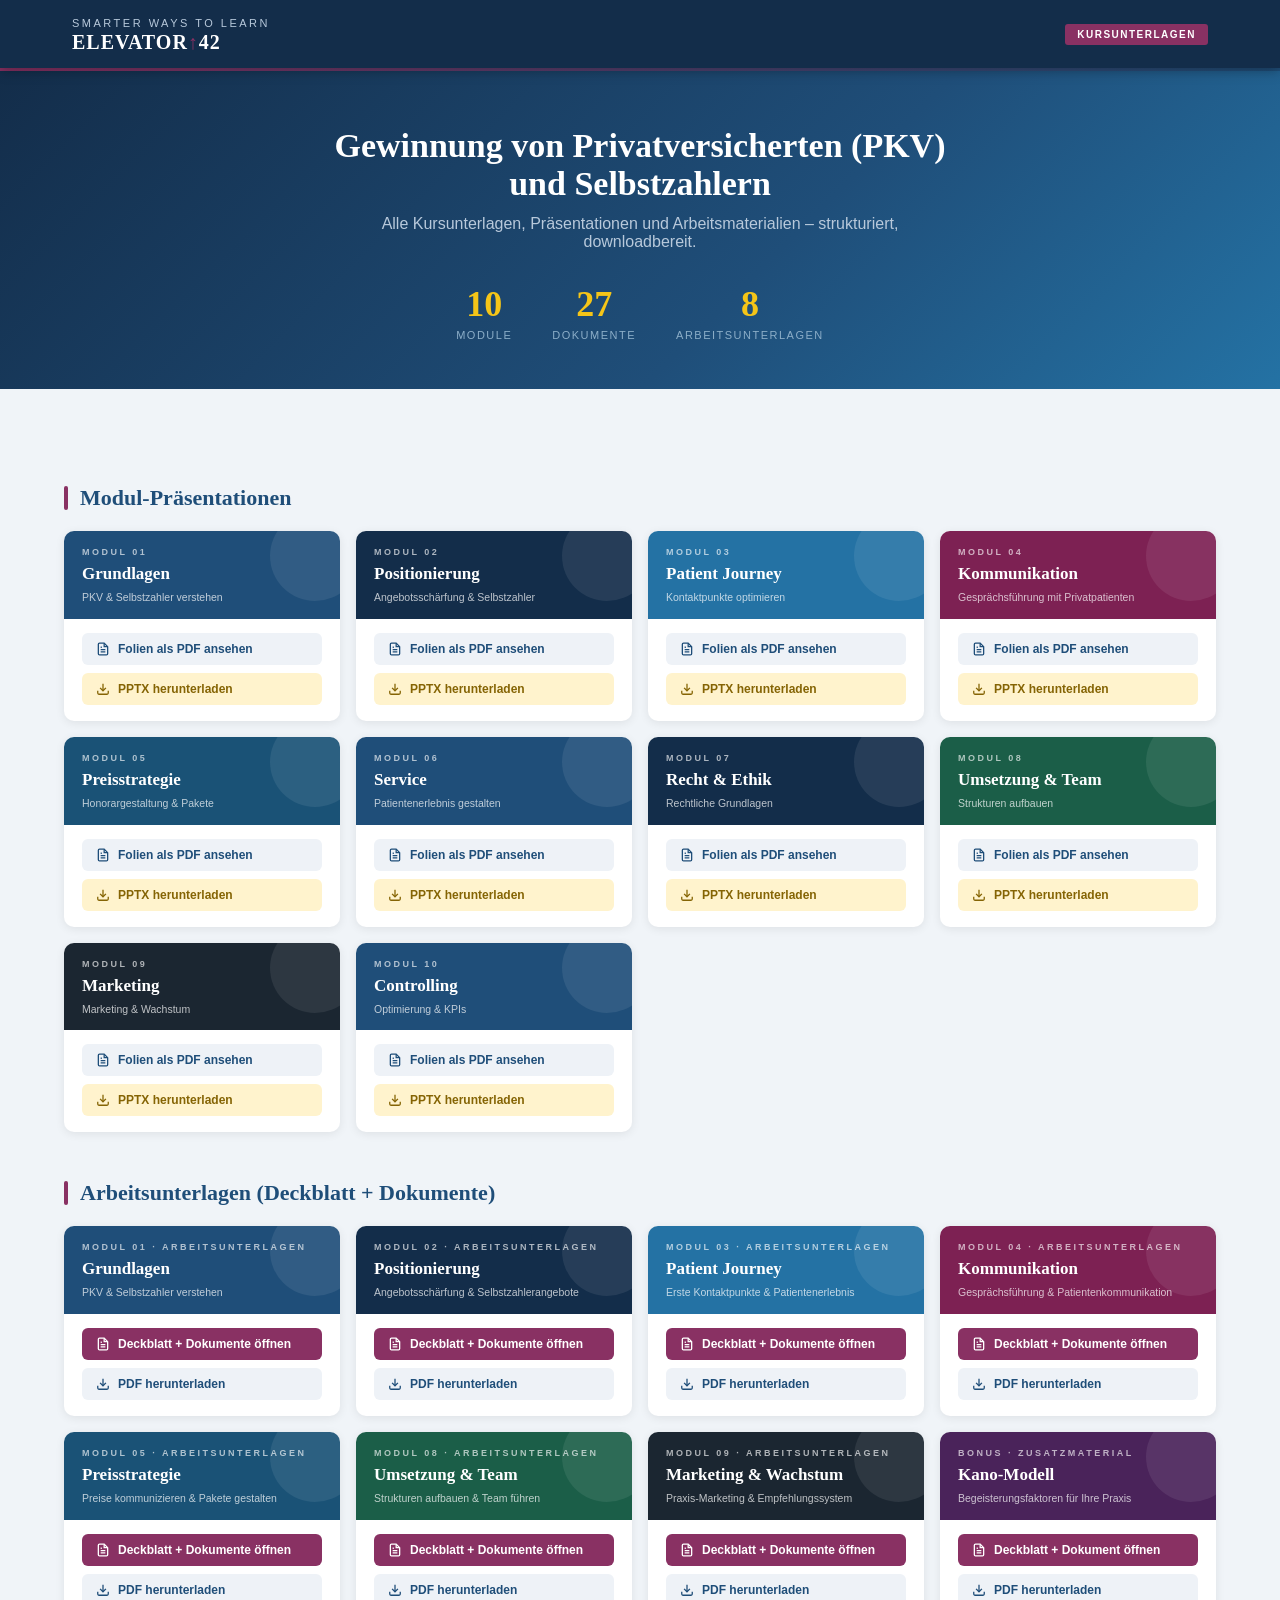
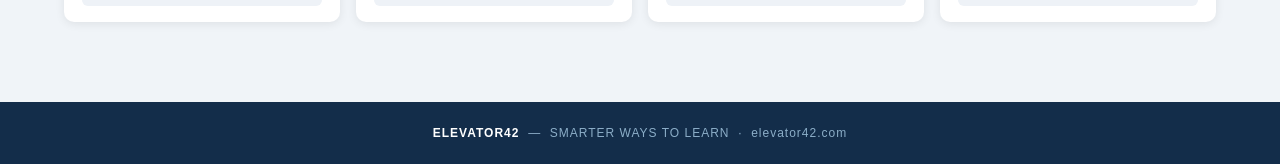
==== index.html @ ceb944a1 "Elevator42 Kursunterlagen – 10 Module, Prasentationen + Arbeitsunterlagen" ====
<!DOCTYPE html>
<html lang="de">
<head>
<meta charset="UTF-8">
<meta name="viewport" content="width=device-width, initial-scale=1.0">
<title>Elevator42 – Kursunterlagen</title>
<style>
*, *::before, *::after { box-sizing: border-box; margin: 0; padding: 0; }

:root {
  --navy: #1F4E79;
  --navy-dark: #132D4A;
  --burgundy: #893163;
  --gold: #F5C518;
  --bg: #F0F4F8;
  --white: #FFFFFF;
  --text: #1A1A2E;
  --text-mid: #3D3D5C;
  --text-light: #6B7280;
  --border: #D6DCE5;
}

body { font-family: Calibri, 'Segoe UI', sans-serif; background: var(--bg); color: var(--text); }

/* ── HEADER ── */
header {
  background: var(--navy-dark);
  padding: 0;
  position: sticky; top: 0; z-index: 100;
  box-shadow: 0 2px 12px rgba(0,0,0,.35);
}
.header-inner {
  max-width: 1200px; margin: 0 auto;
  display: flex; align-items: center; justify-content: space-between;
  padding: 14px 32px;
}
.header-logo { display: flex; align-items: center; gap: 14px; }
.header-logo img { height: 36px; }
.header-tagline { font-size: 11px; color: #B8C9DB; letter-spacing: 2.5px; text-transform: uppercase; margin-top: 3px; }
.header-badge { background: var(--burgundy); color: white; font-size: 10px; font-weight: bold; letter-spacing: 1.5px; padding: 5px 12px; border-radius: 3px; }

.accent-bar { height: 3px; background: linear-gradient(90deg, var(--burgundy) 0%, var(--navy) 100%); }

/* ── HERO ── */
.hero {
  background: linear-gradient(135deg, var(--navy-dark) 0%, var(--navy) 60%, #2472A4 100%);
  padding: 56px 32px 48px;
  text-align: center; color: white;
}
.hero h1 { font-family: Georgia, serif; font-size: 34px; font-weight: bold; margin-bottom: 12px; }
.hero p { font-size: 16px; color: #B8C9DB; max-width: 600px; margin: 0 auto; }
.hero-stats { display: flex; gap: 40px; justify-content: center; margin-top: 32px; }
.hero-stat { text-align: center; }
.hero-stat .num { font-family: Georgia, serif; font-size: 36px; font-weight: bold; color: var(--gold); }
.hero-stat .lbl { font-size: 11px; color: #8CAEC8; letter-spacing: 1.5px; text-transform: uppercase; margin-top: 4px; }

/* ── MAIN ── */
main { max-width: 1200px; margin: 0 auto; padding: 48px 24px 80px; }

h2 {
  font-family: Georgia, serif; font-size: 22px; color: var(--navy);
  margin: 48px 0 20px;
  display: flex; align-items: center; gap: 12px;
}
h2::before { content: ''; display: block; width: 4px; height: 24px; background: var(--burgundy); border-radius: 2px; }

/* ── MODULE GRID ── */
.grid { display: grid; grid-template-columns: repeat(auto-fill, minmax(260px, 1fr)); gap: 16px; }

.card {
  background: white; border-radius: 10px;
  box-shadow: 0 2px 10px rgba(0,0,0,.08);
  overflow: hidden;
  transition: transform .18s, box-shadow .18s;
  display: flex; flex-direction: column;
}
.card:hover { transform: translateY(-3px); box-shadow: 0 8px 24px rgba(0,0,0,.14); }

.card-header {
  padding: 16px 18px 14px;
  position: relative; overflow: hidden;
}
.card-header::after {
  content: ''; position: absolute; right: -20px; top: -20px;
  width: 90px; height: 90px; border-radius: 50%;
  background: rgba(255,255,255,.08);
}
.card-num {
  font-size: 9px; letter-spacing: 2.5px; font-weight: bold;
  color: rgba(255,255,255,.65); text-transform: uppercase; margin-bottom: 6px;
}
.card-title { font-family: Georgia, serif; font-size: 17px; color: white; font-weight: bold; line-height: 1.3; }
.card-sub { font-size: 10.5px; color: rgba(255,255,255,.72); margin-top: 5px; line-height: 1.4; }

.card-body { padding: 14px 18px 16px; flex: 1; display: flex; flex-direction: column; gap: 8px; }

.btn {
  display: flex; align-items: center; gap: 8px;
  padding: 9px 14px; border-radius: 6px; border: none;
  font-size: 12px; font-weight: bold; text-decoration: none;
  cursor: pointer; transition: background .15s, transform .12s;
  line-height: 1;
}
.btn:hover { transform: translateX(2px); }
.btn-pdf  { background: #EEF2F7; color: var(--navy); }
.btn-pdf:hover { background: #DCE6F0; }
.btn-pptx { background: #FFF3CD; color: #856404; }
.btn-pptx:hover { background: #FFE69C; }
.btn-bundle { background: var(--burgundy); color: white; }
.btn-bundle:hover { background: #7A2857; }
.btn svg { flex-shrink: 0; }

.card-divider { height: 1px; background: var(--border); margin: 2px 0; }

/* ── BONUS CARD ── */
.card.bonus .card-header { background: #4A235A !important; }

/* ── FOOTER ── */
footer {
  background: var(--navy-dark);
  color: #8CAEC8;
  text-align: center;
  padding: 24px 32px;
  font-size: 12px;
  letter-spacing: 1px;
}
footer strong { color: white; }

@media (max-width: 600px) {
  .hero h1 { font-size: 26px; }
  .hero-stats { gap: 24px; }
  .header-inner { padding: 12px 16px; }
  main { padding: 32px 16px 60px; }
}
</style>
</head>
<body>

<header>
  <div class="header-inner">
    <div class="header-logo">
      <div>
        <div class="header-tagline">Smarter Ways to Learn</div>
        <div style="color:white; font-family:Georgia,serif; font-size:20px; font-weight:bold; letter-spacing:1px; margin-top:2px;">ELEVATOR<span style="color:#893163;">↑</span>42</div>
      </div>
    </div>
    <div class="header-badge">KURSUNTERLAGEN</div>
  </div>
</header>
<div class="accent-bar"></div>

<div class="hero">
  <h1>Gewinnung von Privatversicherten (PKV)<br>und Selbstzahlern</h1>
  <p>Alle Kursunterlagen, Präsentationen und Arbeitsmaterialien – strukturiert, downloadbereit.</p>
  <div class="hero-stats">
    <div class="hero-stat"><div class="num">10</div><div class="lbl">Module</div></div>
    <div class="hero-stat"><div class="num">27</div><div class="lbl">Dokumente</div></div>
    <div class="hero-stat"><div class="num">8</div><div class="lbl">Arbeitsunterlagen</div></div>
  </div>
</div>

<main>

<h2>Modul-Präsentationen</h2>
<div class="grid" id="pres-grid"></div>

<h2>Arbeitsunterlagen (Deckblatt + Dokumente)</h2>
<div class="grid" id="work-grid"></div>

</main>

<footer>
  <strong>ELEVATOR42</strong> &nbsp;—&nbsp; SMARTER WAYS TO LEARN &nbsp;·&nbsp; elevator42.com
</footer>

<script>
const ICON_PDF = `<svg width="14" height="14" viewBox="0 0 24 24" fill="none" stroke="currentColor" stroke-width="2.2"><path d="M14 2H6a2 2 0 0 0-2 2v16a2 2 0 0 0 2 2h12a2 2 0 0 0 2-2V8z"/><polyline points="14 2 14 8 20 8"/><line x1="16" y1="13" x2="8" y2="13"/><line x1="16" y1="17" x2="8" y2="17"/><polyline points="10 9 9 9 8 9"/></svg>`;
const ICON_PPTX = `<svg width="14" height="14" viewBox="0 0 24 24" fill="none" stroke="currentColor" stroke-width="2.2"><rect x="2" y="3" width="20" height="14" rx="2"/><line x1="8" y1="21" x2="16" y2="21"/><line x1="12" y1="17" x2="12" y2="21"/></svg>`;
const ICON_DL = `<svg width="14" height="14" viewBox="0 0 24 24" fill="none" stroke="currentColor" stroke-width="2.2"><path d="M21 15v4a2 2 0 0 1-2 2H5a2 2 0 0 1-2-2v-4"/><polyline points="7 10 12 15 17 10"/><line x1="12" y1="15" x2="12" y2="3"/></svg>`;

const MODULES = [
  { n:1,  title:"Grundlagen",        sub:"PKV & Selbstzahler verstehen",        color:"#1F4E79" },
  { n:2,  title:"Positionierung",    sub:"Angebotsschärfung & Selbstzahler",     color:"#132D4A" },
  { n:3,  title:"Patient Journey",   sub:"Kontaktpunkte optimieren",             color:"#2472A4" },
  { n:4,  title:"Kommunikation",     sub:"Gesprächsführung mit Privatpatienten", color:"#7D2153" },
  { n:5,  title:"Preisstrategie",    sub:"Honorargestaltung & Pakete",           color:"#1A5276" },
  { n:6,  title:"Service",           sub:"Patientenerlebnis gestalten",          color:"#1F4E79" },
  { n:7,  title:"Recht & Ethik",     sub:"Rechtliche Grundlagen",               color:"#132D4A" },
  { n:8,  title:"Umsetzung & Team",  sub:"Strukturen aufbauen",                 color:"#1B5E48" },
  { n:9,  title:"Marketing",         sub:"Marketing & Wachstum",                color:"#1B2631" },
  { n:10, title:"Controlling",       sub:"Optimierung & KPIs",                  color:"#1F4E79" },
];

const WORK_MODULES = [1,2,3,4,5,8,9];
const WORK_COLORS = {1:"#1F4E79",2:"#132D4A",3:"#2472A4",4:"#7D2153",5:"#1A5276",8:"#1B5E48",9:"#1B2631"};
const WORK_TITLES = {
  1:"Grundlagen",2:"Positionierung",3:"Patient Journey",
  4:"Kommunikation",5:"Preisstrategie",8:"Umsetzung & Team",9:"Marketing & Wachstum"
};
const WORK_SUBS = {
  1:"PKV & Selbstzahler verstehen",
  2:"Angebotsschärfung & Selbstzahlerangebote",
  3:"Erste Kontaktpunkte & Patientenerlebnis",
  4:"Gesprächsführung & Patientenkommunikation",
  5:"Preise kommunizieren & Pakete gestalten",
  8:"Strukturen aufbauen & Team führen",
  9:"Praxis-Marketing & Empfehlungssystem"
};

// Präsentations-Grid
const presGrid = document.getElementById('pres-grid');
MODULES.forEach(m => {
  const num = String(m.n).padStart(2,'0');
  presGrid.innerHTML += `
    <div class="card">
      <div class="card-header" style="background:${m.color}">
        <div class="card-num">Modul ${num}</div>
        <div class="card-title">${m.title}</div>
        <div class="card-sub">${m.sub}</div>
      </div>
      <div class="card-body">
        <a class="btn btn-pdf" href="praesentationen-pdf/Elevator42_Modul${m.n}_Slides.pdf" target="_blank">
          ${ICON_PDF} Folien als PDF ansehen
        </a>
        <a class="btn btn-pptx" href="praesentationen-pptx/Elevator42_Modul${m.n}_Slides.pptx" download>
          ${ICON_DL} PPTX herunterladen
        </a>
      </div>
    </div>`;
});

// Arbeitsunterlagen-Grid
const workGrid = document.getElementById('work-grid');
WORK_MODULES.forEach(n => {
  const num = String(n).padStart(2,'0');
  workGrid.innerHTML += `
    <div class="card">
      <div class="card-header" style="background:${WORK_COLORS[n]}">
        <div class="card-num">Modul ${num} · Arbeitsunterlagen</div>
        <div class="card-title">${WORK_TITLES[n]}</div>
        <div class="card-sub">${WORK_SUBS[n]}</div>
      </div>
      <div class="card-body">
        <a class="btn btn-bundle" href="arbeitsmaterialien-bundle/E42_Modul${n}_Arbeitsmaterialien.pdf" target="_blank">
          ${ICON_PDF} Deckblatt + Dokumente öffnen
        </a>
        <a class="btn btn-pdf" href="arbeitsmaterialien-bundle/E42_Modul${n}_Arbeitsmaterialien.pdf" download>
          ${ICON_DL} PDF herunterladen
        </a>
      </div>
    </div>`;
});

// Bonus
workGrid.innerHTML += `
  <div class="card bonus">
    <div class="card-header">
      <div class="card-num">Bonus · Zusatzmaterial</div>
      <div class="card-title">Kano-Modell</div>
      <div class="card-sub">Begeisterungsfaktoren für Ihre Praxis</div>
    </div>
    <div class="card-body">
      <a class="btn btn-bundle" href="arbeitsmaterialien-bundle/E42_Bonus_Arbeitsmaterialien.pdf" target="_blank">
        ${ICON_PDF} Deckblatt + Dokument öffnen
      </a>
      <a class="btn btn-pdf" href="arbeitsmaterialien-bundle/E42_Bonus_Arbeitsmaterialien.pdf" download>
        ${ICON_DL} PDF herunterladen
      </a>
    </div>
  </div>`;
</script>
</body>
</html>
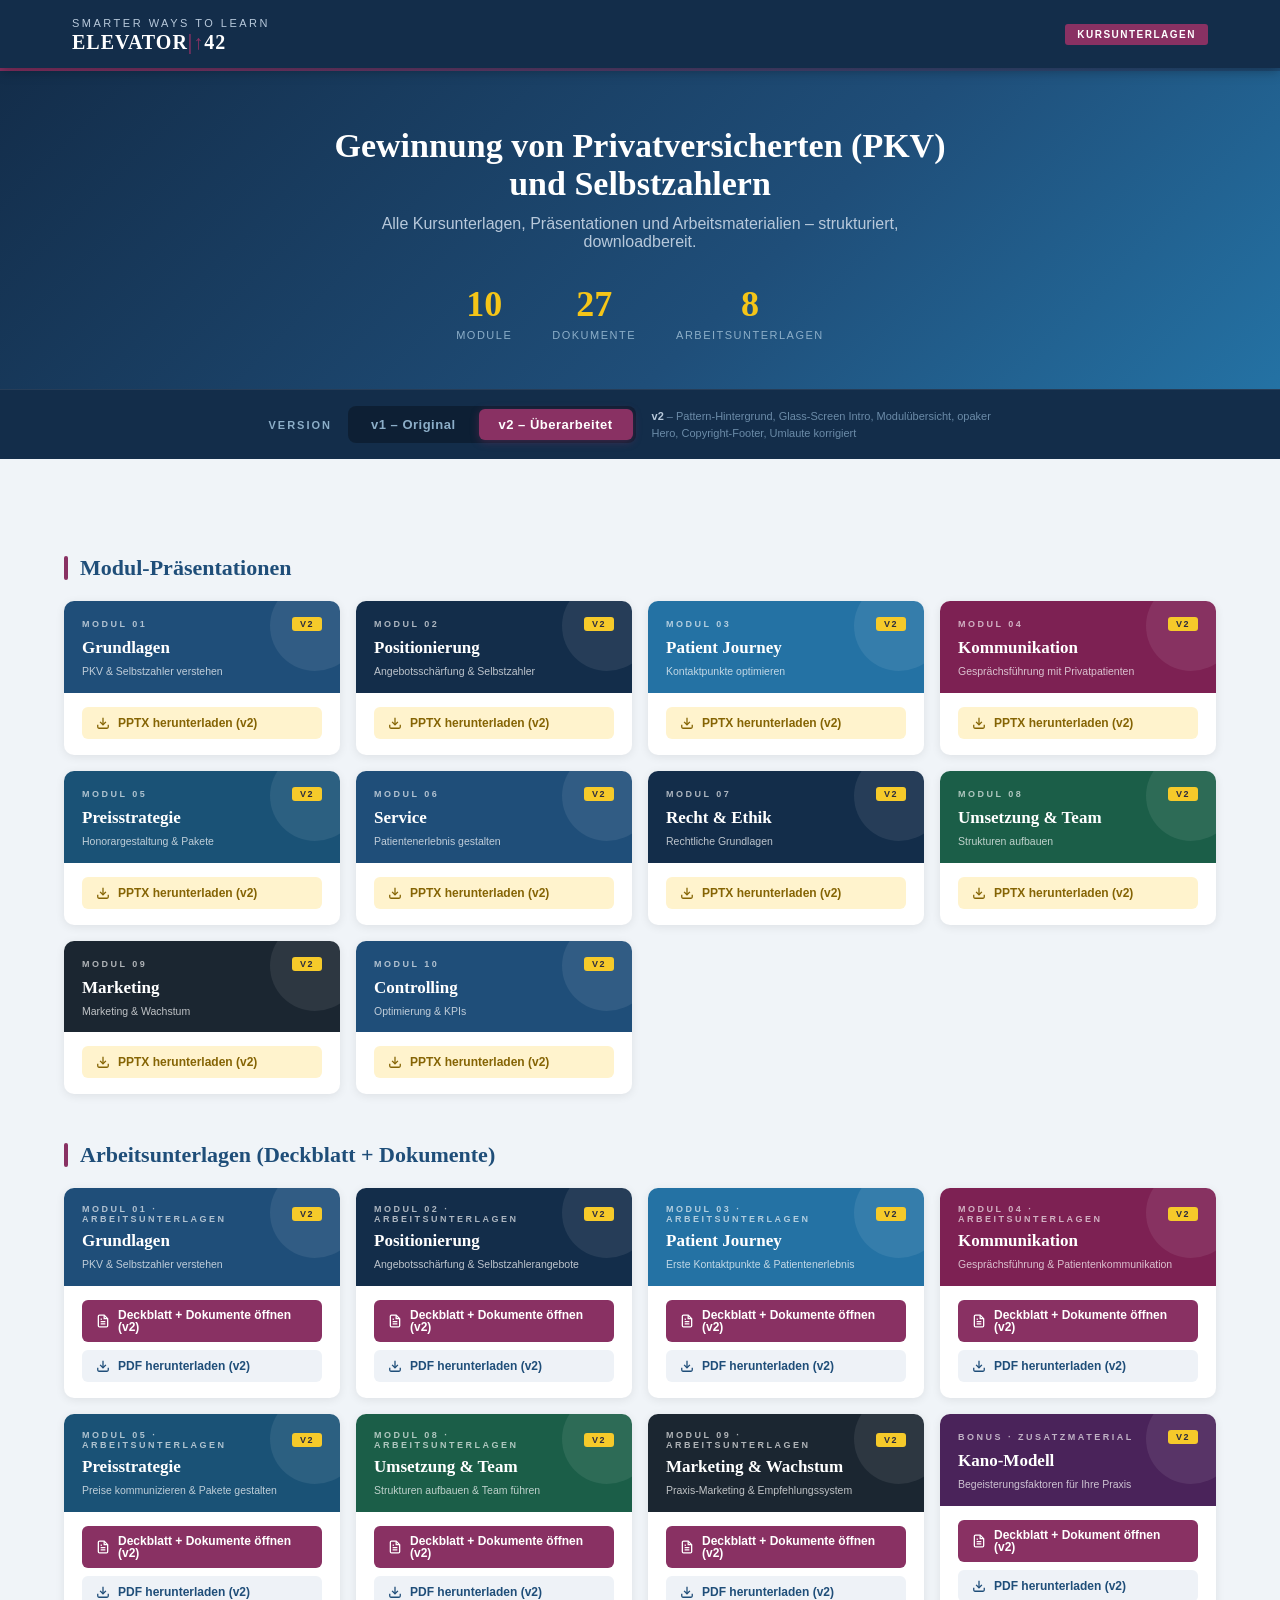
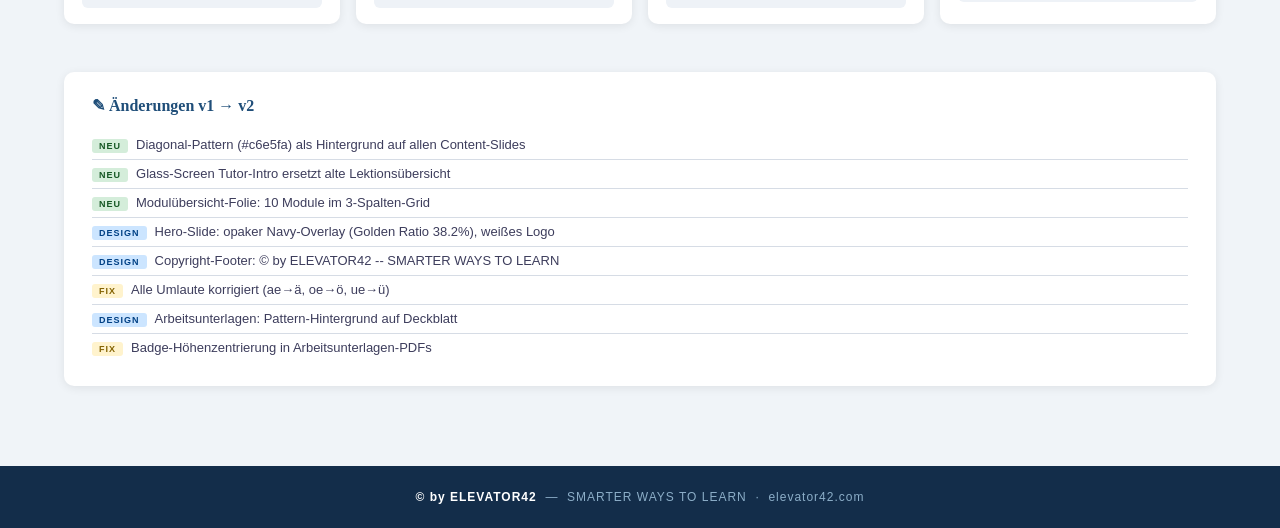
==== commit 7fcc16a0: "Dashboard: Version-Switcher v1/v2 mit Changelog - Toggle-Buttons zum Wechseln zwischen v1 (Original)" ====
--- a/index.html
+++ b/index.html
@@ -54,6 +54,36 @@
 .hero-stat .num { font-family: Georgia, serif; font-size: 36px; font-weight: bold; color: var(--gold); }
 .hero-stat .lbl { font-size: 11px; color: #8CAEC8; letter-spacing: 1.5px; text-transform: uppercase; margin-top: 4px; }
 
+/* ── VERSION SWITCHER ── */
+.version-bar {
+  background: var(--navy-dark);
+  border-top: 1px solid rgba(255,255,255,.08);
+  padding: 16px 32px;
+  display: flex; align-items: center; justify-content: center; gap: 16px;
+}
+.version-label {
+  font-size: 11px; color: #8CAEC8; letter-spacing: 2px; text-transform: uppercase; font-weight: bold;
+}
+.version-toggle {
+  display: flex; background: rgba(0,0,0,.3); border-radius: 8px; padding: 3px; gap: 3px;
+}
+.version-btn {
+  border: none; cursor: pointer;
+  padding: 8px 20px; border-radius: 6px;
+  font-size: 13px; font-weight: bold; letter-spacing: 0.5px;
+  transition: all .2s;
+  background: transparent; color: #8CAEC8;
+}
+.version-btn:hover { color: white; background: rgba(255,255,255,.08); }
+.version-btn.active {
+  background: var(--burgundy); color: white;
+  box-shadow: 0 2px 8px rgba(137,49,99,.4);
+}
+.version-info {
+  font-size: 11px; color: #6B8BA8; max-width: 360px; line-height: 1.5;
+}
+.version-info strong { color: #B8C9DB; }
+
 /* ── MAIN ── */
 main { max-width: 1200px; margin: 0 auto; padding: 48px 24px 80px; }
 
@@ -112,8 +142,42 @@
 
 .card-divider { height: 1px; background: var(--border); margin: 2px 0; }
 
+/* ── VERSION BADGE on cards ── */
+.card-version {
+  display: inline-block; font-size: 9px; font-weight: bold; letter-spacing: 1.5px;
+  padding: 2px 8px; border-radius: 3px; margin-left: auto;
+  text-transform: uppercase;
+}
+.card-version.v1 { background: rgba(255,255,255,.15); color: rgba(255,255,255,.7); }
+.card-version.v2 { background: var(--gold); color: #1A1A2E; }
+
 /* ── BONUS CARD ── */
 .card.bonus .card-header { background: #4A235A !important; }
+
+/* ── CHANGELOG ── */
+.changelog {
+  margin-top: 48px; padding: 24px 28px;
+  background: white; border-radius: 10px;
+  box-shadow: 0 2px 10px rgba(0,0,0,.08);
+}
+.changelog h3 {
+  font-family: Georgia, serif; font-size: 16px; color: var(--navy);
+  margin-bottom: 16px; display: flex; align-items: center; gap: 8px;
+}
+.changelog ul { list-style: none; padding: 0; }
+.changelog li {
+  padding: 6px 0; font-size: 13px; color: var(--text-mid);
+  border-bottom: 1px solid var(--border);
+  display: flex; align-items: flex-start; gap: 8px;
+}
+.changelog li:last-child { border-bottom: none; }
+.changelog .tag {
+  font-size: 9px; font-weight: bold; letter-spacing: 1px;
+  padding: 2px 7px; border-radius: 3px; flex-shrink: 0; margin-top: 2px;
+}
+.tag-new { background: #D4EDDA; color: #155724; }
+.tag-fix { background: #FFF3CD; color: #856404; }
+.tag-change { background: #CCE5FF; color: #004085; }
 
 /* ── FOOTER ── */
 footer {
@@ -131,6 +195,8 @@
   .hero-stats { gap: 24px; }
   .header-inner { padding: 12px 16px; }
   main { padding: 32px 16px 60px; }
+  .version-bar { flex-direction: column; gap: 10px; }
+  .version-info { text-align: center; }
 }
 </style>
 </head>
@@ -141,7 +207,7 @@
     <div class="header-logo">
       <div>
         <div class="header-tagline">Smarter Ways to Learn</div>
-        <div style="color:white; font-family:Georgia,serif; font-size:20px; font-weight:bold; letter-spacing:1px; margin-top:2px;">ELEVATOR<span style="color:#893163;">↑</span>42</div>
+        <div style="color:white; font-family:Georgia,serif; font-size:20px; font-weight:bold; letter-spacing:1px; margin-top:2px;">ELEVATOR<span style="color:#893163;">|&#8593;</span>42</div>
       </div>
     </div>
     <div class="header-badge">KURSUNTERLAGEN</div>
@@ -159,6 +225,17 @@
   </div>
 </div>
 
+<div class="version-bar">
+  <div class="version-label">Version</div>
+  <div class="version-toggle">
+    <button class="version-btn" data-v="v1" onclick="setVersion('v1')">v1 – Original</button>
+    <button class="version-btn active" data-v="v2" onclick="setVersion('v2')">v2 – Überarbeitet</button>
+  </div>
+  <div class="version-info" id="version-info">
+    <strong>v2</strong> – Pattern-Hintergrund, Glass-Screen Intro, Modulübersicht, opaker Hero, Copyright-Footer, Umlaute korrigiert
+  </div>
+</div>
+
 <main>
 
 <h2>Modul-Präsentationen</h2>
@@ -167,15 +244,28 @@
 <h2>Arbeitsunterlagen (Deckblatt + Dokumente)</h2>
 <div class="grid" id="work-grid"></div>
 
+<div class="changelog">
+  <h3>&#9998; Änderungen v1 → v2</h3>
+  <ul>
+    <li><span class="tag tag-new">NEU</span> Diagonal-Pattern (#c6e5fa) als Hintergrund auf allen Content-Slides</li>
+    <li><span class="tag tag-new">NEU</span> Glass-Screen Tutor-Intro ersetzt alte Lektionsübersicht</li>
+    <li><span class="tag tag-new">NEU</span> Modulübersicht-Folie: 10 Module im 3-Spalten-Grid</li>
+    <li><span class="tag tag-change">DESIGN</span> Hero-Slide: opaker Navy-Overlay (Golden Ratio 38.2%), weißes Logo</li>
+    <li><span class="tag tag-change">DESIGN</span> Copyright-Footer: © by ELEVATOR42 -- SMARTER WAYS TO LEARN</li>
+    <li><span class="tag tag-fix">FIX</span> Alle Umlaute korrigiert (ae→ä, oe→ö, ue→ü)</li>
+    <li><span class="tag tag-change">DESIGN</span> Arbeitsunterlagen: Pattern-Hintergrund auf Deckblatt</li>
+    <li><span class="tag tag-fix">FIX</span> Badge-Höhenzentrierung in Arbeitsunterlagen-PDFs</li>
+  </ul>
+</div>
+
 </main>
 
 <footer>
-  <strong>ELEVATOR42</strong> &nbsp;—&nbsp; SMARTER WAYS TO LEARN &nbsp;·&nbsp; elevator42.com
+  <strong>© by ELEVATOR42</strong> &nbsp;—&nbsp; SMARTER WAYS TO LEARN &nbsp;·&nbsp; elevator42.com
 </footer>
 
 <script>
 const ICON_PDF = `<svg width="14" height="14" viewBox="0 0 24 24" fill="none" stroke="currentColor" stroke-width="2.2"><path d="M14 2H6a2 2 0 0 0-2 2v16a2 2 0 0 0 2 2h12a2 2 0 0 0 2-2V8z"/><polyline points="14 2 14 8 20 8"/><line x1="16" y1="13" x2="8" y2="13"/><line x1="16" y1="17" x2="8" y2="17"/><polyline points="10 9 9 9 8 9"/></svg>`;
-const ICON_PPTX = `<svg width="14" height="14" viewBox="0 0 24 24" fill="none" stroke="currentColor" stroke-width="2.2"><rect x="2" y="3" width="20" height="14" rx="2"/><line x1="8" y1="21" x2="16" y2="21"/><line x1="12" y1="17" x2="12" y2="21"/></svg>`;
 const ICON_DL = `<svg width="14" height="14" viewBox="0 0 24 24" fill="none" stroke="currentColor" stroke-width="2.2"><path d="M21 15v4a2 2 0 0 1-2 2H5a2 2 0 0 1-2-2v-4"/><polyline points="7 10 12 15 17 10"/><line x1="12" y1="15" x2="12" y2="3"/></svg>`;
 
 const MODULES = [
@@ -207,67 +297,93 @@
   9:"Praxis-Marketing & Empfehlungssystem"
 };
 
-// Präsentations-Grid
-const presGrid = document.getElementById('pres-grid');
-MODULES.forEach(m => {
-  const num = String(m.n).padStart(2,'0');
-  presGrid.innerHTML += `
-    <div class="card">
-      <div class="card-header" style="background:${m.color}">
-        <div class="card-num">Modul ${num}</div>
-        <div class="card-title">${m.title}</div>
-        <div class="card-sub">${m.sub}</div>
+const VERSION_INFO = {
+  v1: '<strong>v1</strong> – Originalversion vor dem Redesign',
+  v2: '<strong>v2</strong> – Pattern-Hintergrund, Glass-Screen Intro, Modulübersicht, opaker Hero, Copyright-Footer, Umlaute korrigiert'
+};
+
+let currentVersion = 'v2';
+
+function setVersion(v) {
+  currentVersion = v;
+  document.querySelectorAll('.version-btn').forEach(b => b.classList.toggle('active', b.dataset.v === v));
+  document.getElementById('version-info').innerHTML = VERSION_INFO[v];
+  renderGrids();
+}
+
+function renderGrids() {
+  const v = currentVersion;
+  const vBadge = v === 'v2'
+    ? '<span class="card-version v2">v2</span>'
+    : '<span class="card-version v1">v1</span>';
+
+  // Präsentations-Grid
+  const presGrid = document.getElementById('pres-grid');
+  presGrid.innerHTML = '';
+  MODULES.forEach(m => {
+    const num = String(m.n).padStart(2,'0');
+    const pptxPath = `praesentationen-pptx/${v}/Elevator42_Modul${m.n}_Slides.pptx`;
+    presGrid.innerHTML += `
+      <div class="card">
+        <div class="card-header" style="background:${m.color}">
+          <div class="card-num" style="display:flex;align-items:center;gap:6px;">Modul ${num} ${vBadge}</div>
+          <div class="card-title">${m.title}</div>
+          <div class="card-sub">${m.sub}</div>
+        </div>
+        <div class="card-body">
+          <a class="btn btn-pptx" href="${pptxPath}" download>
+            ${ICON_DL} PPTX herunterladen (${v})
+          </a>
+        </div>
+      </div>`;
+  });
+
+  // Arbeitsunterlagen-Grid
+  const workGrid = document.getElementById('work-grid');
+  workGrid.innerHTML = '';
+  WORK_MODULES.forEach(n => {
+    const num = String(n).padStart(2,'0');
+    const bundlePath = `arbeitsmaterialien-bundle/${v}/E42_Modul${n}_Arbeitsmaterialien.pdf`;
+    workGrid.innerHTML += `
+      <div class="card">
+        <div class="card-header" style="background:${WORK_COLORS[n]}">
+          <div class="card-num" style="display:flex;align-items:center;gap:6px;">Modul ${num} · Arbeitsunterlagen ${vBadge}</div>
+          <div class="card-title">${WORK_TITLES[n]}</div>
+          <div class="card-sub">${WORK_SUBS[n]}</div>
+        </div>
+        <div class="card-body">
+          <a class="btn btn-bundle" href="${bundlePath}" target="_blank">
+            ${ICON_PDF} Deckblatt + Dokumente öffnen (${v})
+          </a>
+          <a class="btn btn-pdf" href="${bundlePath}" download>
+            ${ICON_DL} PDF herunterladen (${v})
+          </a>
+        </div>
+      </div>`;
+  });
+
+  // Bonus
+  const bonusPath = `arbeitsmaterialien-bundle/${v}/E42_Bonus_Arbeitsmaterialien.pdf`;
+  workGrid.innerHTML += `
+    <div class="card bonus">
+      <div class="card-header">
+        <div class="card-num" style="display:flex;align-items:center;gap:6px;">Bonus · Zusatzmaterial ${vBadge}</div>
+        <div class="card-title">Kano-Modell</div>
+        <div class="card-sub">Begeisterungsfaktoren für Ihre Praxis</div>
       </div>
       <div class="card-body">
-        <a class="btn btn-pdf" href="praesentationen-pdf/Elevator42_Modul${m.n}_Slides.pdf" target="_blank">
-          ${ICON_PDF} Folien als PDF ansehen
+        <a class="btn btn-bundle" href="${bonusPath}" target="_blank">
+          ${ICON_PDF} Deckblatt + Dokument öffnen (${v})
         </a>
-        <a class="btn btn-pptx" href="praesentationen-pptx/Elevator42_Modul${m.n}_Slides.pptx" download>
-          ${ICON_DL} PPTX herunterladen
+        <a class="btn btn-pdf" href="${bonusPath}" download>
+          ${ICON_DL} PDF herunterladen (${v})
         </a>
       </div>
     </div>`;
-});
-
-// Arbeitsunterlagen-Grid
-const workGrid = document.getElementById('work-grid');
-WORK_MODULES.forEach(n => {
-  const num = String(n).padStart(2,'0');
-  workGrid.innerHTML += `
-    <div class="card">
-      <div class="card-header" style="background:${WORK_COLORS[n]}">
-        <div class="card-num">Modul ${num} · Arbeitsunterlagen</div>
-        <div class="card-title">${WORK_TITLES[n]}</div>
-        <div class="card-sub">${WORK_SUBS[n]}</div>
-      </div>
-      <div class="card-body">
-        <a class="btn btn-bundle" href="arbeitsmaterialien-bundle/E42_Modul${n}_Arbeitsmaterialien.pdf" target="_blank">
-          ${ICON_PDF} Deckblatt + Dokumente öffnen
-        </a>
-        <a class="btn btn-pdf" href="arbeitsmaterialien-bundle/E42_Modul${n}_Arbeitsmaterialien.pdf" download>
-          ${ICON_DL} PDF herunterladen
-        </a>
-      </div>
-    </div>`;
-});
-
-// Bonus
-workGrid.innerHTML += `
-  <div class="card bonus">
-    <div class="card-header">
-      <div class="card-num">Bonus · Zusatzmaterial</div>
-      <div class="card-title">Kano-Modell</div>
-      <div class="card-sub">Begeisterungsfaktoren für Ihre Praxis</div>
-    </div>
-    <div class="card-body">
-      <a class="btn btn-bundle" href="arbeitsmaterialien-bundle/E42_Bonus_Arbeitsmaterialien.pdf" target="_blank">
-        ${ICON_PDF} Deckblatt + Dokument öffnen
-      </a>
-      <a class="btn btn-pdf" href="arbeitsmaterialien-bundle/E42_Bonus_Arbeitsmaterialien.pdf" download>
-        ${ICON_DL} PDF herunterladen
-      </a>
-    </div>
-  </div>`;
+}
+
+// Initial render
+renderGrids();
 </script>
 </body>
 </html>
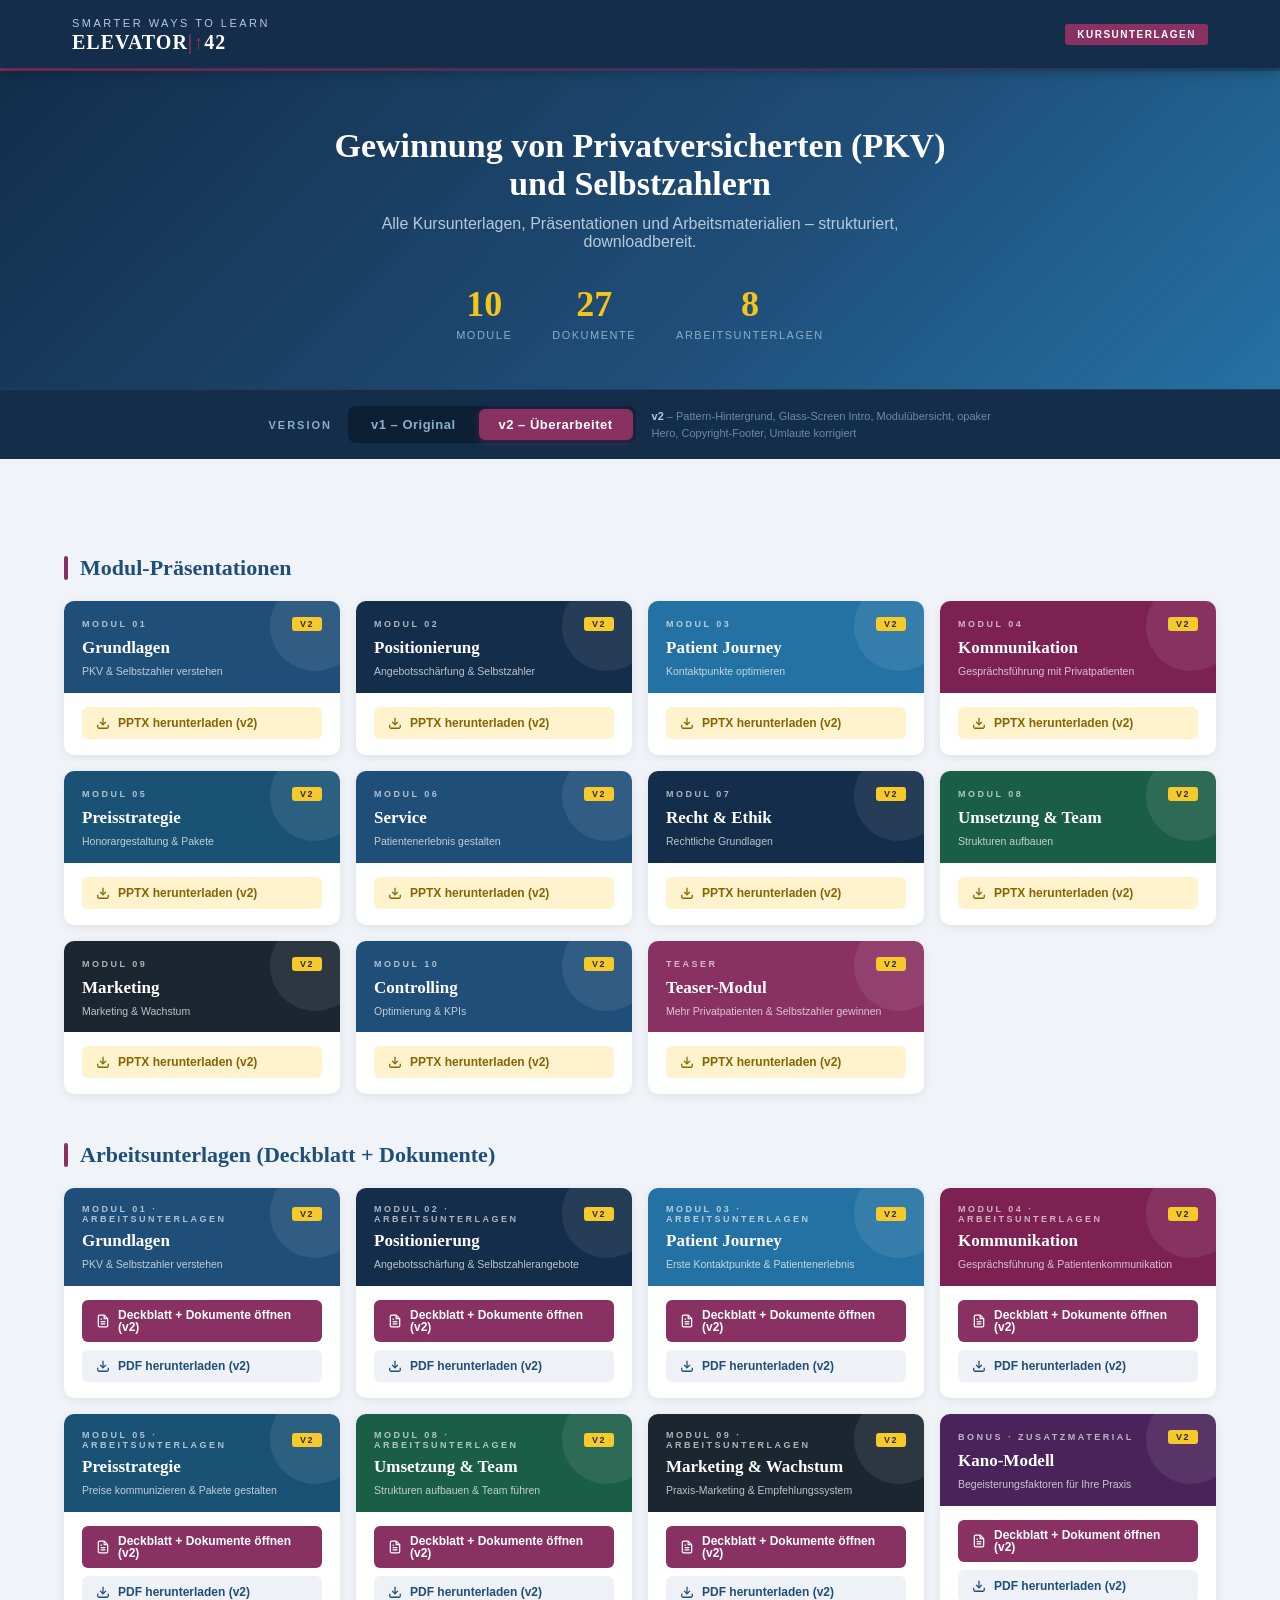
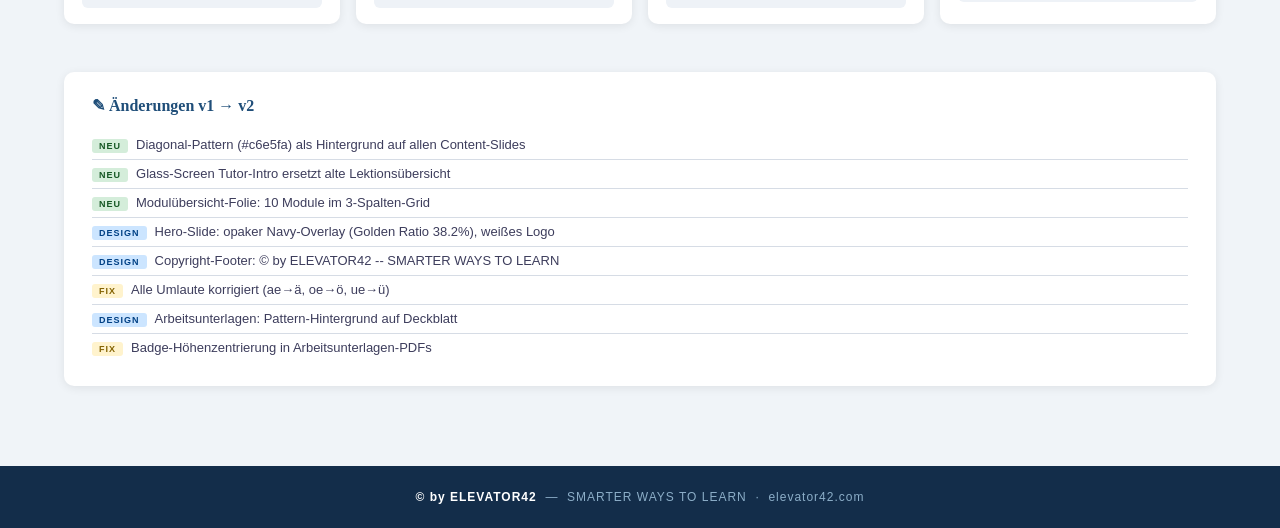
==== commit 7131b125: "Add Teaser module to dashboard Teaser-Modul card now appears in the presentation grid with burgundy " ====
--- a/index.html
+++ b/index.html
@@ -279,6 +279,7 @@
   { n:8,  title:"Umsetzung & Team",  sub:"Strukturen aufbauen",                 color:"#1B5E48" },
   { n:9,  title:"Marketing",         sub:"Marketing & Wachstum",                color:"#1B2631" },
   { n:10, title:"Controlling",       sub:"Optimierung & KPIs",                  color:"#1F4E79" },
+  { n:"Teaser", title:"Teaser-Modul", sub:"Mehr Privatpatienten & Selbstzahler gewinnen", color:"#893163" },
 ];
 
 const WORK_MODULES = [1,2,3,4,5,8,9];
@@ -321,12 +322,14 @@
   const presGrid = document.getElementById('pres-grid');
   presGrid.innerHTML = '';
   MODULES.forEach(m => {
-    const num = String(m.n).padStart(2,'0');
-    const pptxPath = `praesentationen-pptx/${v}/Elevator42_Modul${m.n}_Slides.pptx`;
+    const isTeaser = m.n === "Teaser";
+    const num = isTeaser ? "" : String(m.n).padStart(2,'0');
+    const label = isTeaser ? "Teaser" : `Modul ${num}`;
+    const pptxPath = `praesentationen-pptx/${v}/Elevator42_Modul${isTeaser ? 'Teaser' : m.n}_Slides.pptx`;
     presGrid.innerHTML += `
       <div class="card">
         <div class="card-header" style="background:${m.color}">
-          <div class="card-num" style="display:flex;align-items:center;gap:6px;">Modul ${num} ${vBadge}</div>
+          <div class="card-num" style="display:flex;align-items:center;gap:6px;">${label} ${vBadge}</div>
           <div class="card-title">${m.title}</div>
           <div class="card-sub">${m.sub}</div>
         </div>
